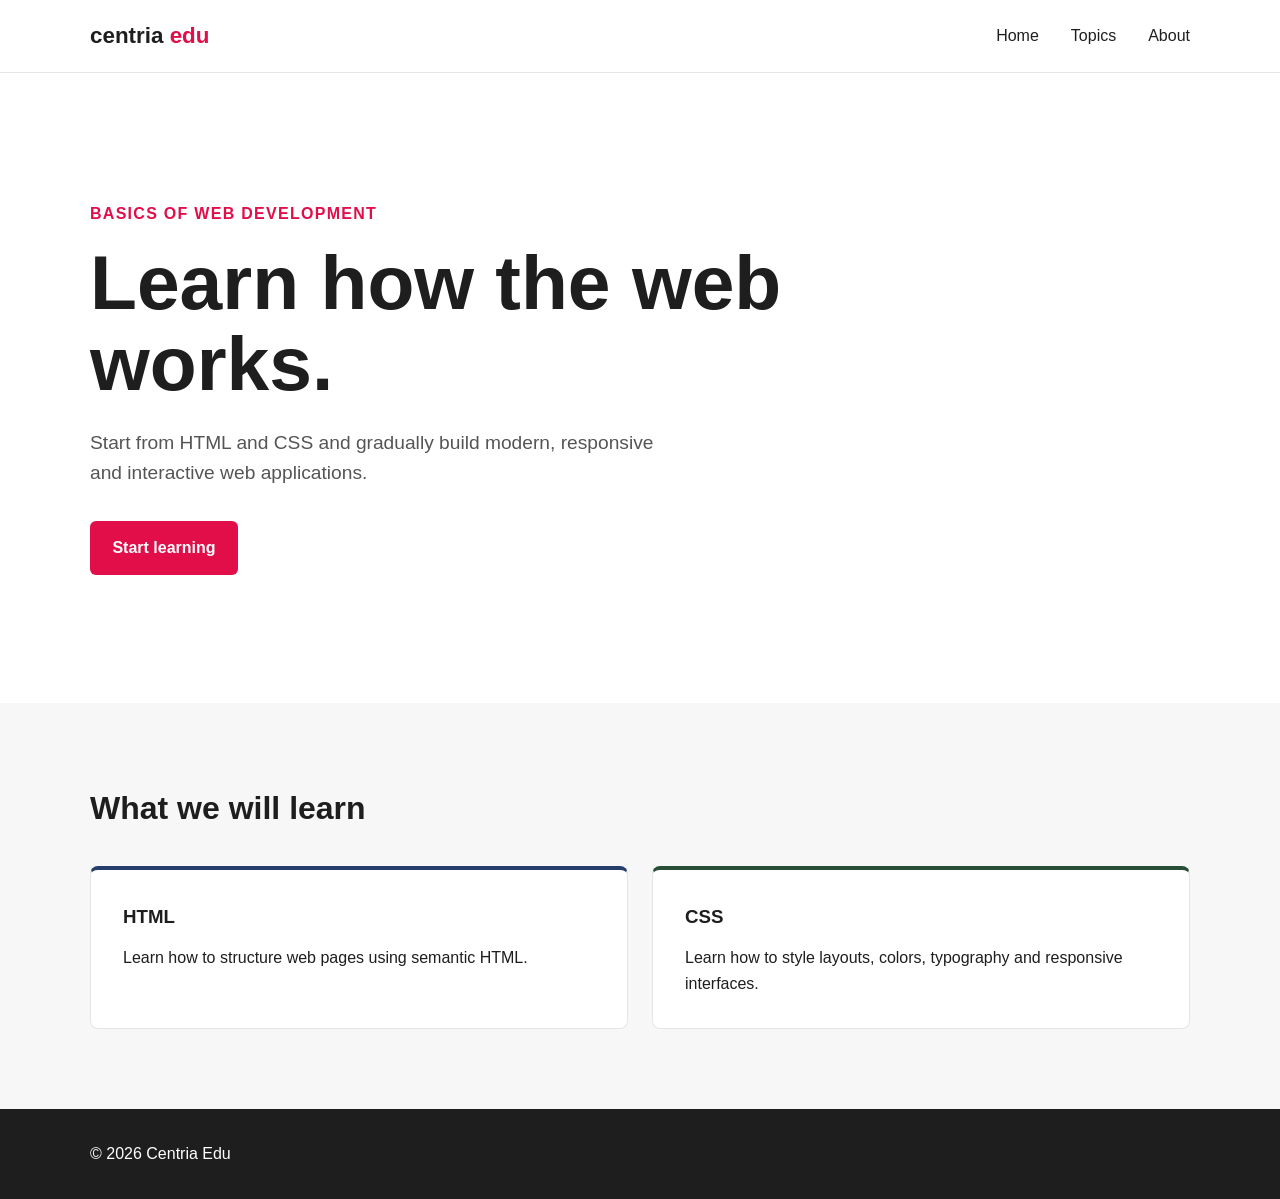
==== s5/index.html @ 01227700 "s5 eka yritys" ====
<!--
    Centria Edu - Basics of Web Development

    Original author: Ville Heikkiniemi
    Modified by: Student Name
    Last modified: 2026-08-11

    Based on the original course template.
-->

<!DOCTYPE html>
<html lang="en">
<head>
    <meta charset="UTF-8">
    <meta name="viewport" content="width=device-width, initial-scale=1.0">
    <meta name="author" content="Ville Heikkiniemi">
    <link rel="icon" href="favicon.ico">

    <title>Centria Edu | Basics of Web Development</title>
    <link rel="stylesheet" href="style.css">
</head>

<body>

    <header>
        <div class="container">
            <nav>
                <div class="logo">
                    centria <span>edu</span>
                </div>

                <ul>
                    <li><a href="#">Home</a></li>
                    <li><a href="#topics">Topics</a></li>
                    <li><a href="#">About</a></li>
                </ul>
            </nav>
        </div>
    </header>

    <main>

        <section class="hero">
            <div class="container">
                <div class="hero-content">

                    <span class="label">Basics of Web Development</span>

                    <h1>
                        Learn how the web works.
                    </h1>

                    <p>
                        Start from HTML and CSS and gradually build modern,
                        responsive and interactive web applications.
                    </p>

                    <a href="#topics" class="button">
                        Start learning
                    </a>

                </div>
            </div>
        </section>

        <section class="topics" id="topics">
            <div class="container">

                <h2>What we will learn</h2>

                <div class="cards">

                    <article class="card">
                        <h3>HTML</h3>
                        <p>
                            Learn how to structure web pages using semantic HTML.
                        </p>
                    </article>

                    <article class="card">
                        <h3>CSS</h3>
                        <p>
                            Learn how to style layouts, colors, typography and
                            responsive interfaces.
                        </p>
                    </article>

                </div>
            </div>
        </section>

    </main>

    <footer>
        <div class="container">
            <p>&copy; 2026 Centria Edu</p>
        </div>
    </footer>

</body>
</html>
---- s5/style.css ----
:root {
            --primary: #e10e49;
            --light: #ffffff;
            --dark: #1e1e1e;
            --blue: #263f6a;
            --green: #284e36;
            --orange: #e37222;
            --rose: #c24d52;
        }

        * {
            box-sizing: border-box;
            margin: 0;
            padding: 0;
        }

        body {
            font-family: Arial, Helvetica, sans-serif;
            background-color: var(--light);
            color: var(--dark);
            line-height: 1.6;
        }

        header {
            border-bottom: 1px solid #e5e5e5;
        }

        .container {
            width: min(1100px, 90%);
            margin: 0 auto;
        }

        nav {
            min-height: 72px;
            display: flex;
            justify-content: space-between;
            align-items: center;
        }

        .logo {
            font-size: 1.4rem;
            font-weight: bold;
            color: var(--dark);
        }

        .logo span {
            color: var(--primary);
        }

        nav ul {
            display: flex;
            gap: 2rem;
            list-style: none;
        }

        nav a {
            color: var(--dark);
            text-decoration: none;
        }

        nav a:hover {
            color: var(--primary);
        }

        .hero {
            min-height: 70vh;
            display: flex;
            align-items: center;
        }

        .hero-content {
            max-width: 700px;
        }

        .label {
            display: inline-block;
            margin-bottom: 1rem;
            color: var(--primary);
            font-weight: bold;
            text-transform: uppercase;
            letter-spacing: 0.08rem;
        }

        h1 {
            margin-bottom: 1.5rem;
            font-size: clamp(2.5rem, 6vw, 5rem);
            line-height: 1.05;
        }

        .hero p {
            max-width: 600px;
            margin-bottom: 2rem;
            font-size: 1.2rem;
            color: #555;
        }

        .button {
            display: inline-block;
            padding: 0.9rem 1.4rem;
            background-color: var(--primary);
            color: var(--light);
            text-decoration: none;
            border-radius: 6px;
            font-weight: bold;
        }

        .button:hover {
            background-color: var(--rose);
        }

        .topics {
            padding: 5rem 0;
            background-color: #f7f7f7;
        }

        .topics h2 {
            margin-bottom: 2rem;
            font-size: 2rem;
        }

        .cards {
            display: grid;
            grid-template-columns: repeat(2, 1fr);
            gap: 1.5rem;
        }

        .card {
            padding: 2rem;
            background-color: var(--light);
            border: 1px solid #e5e5e5;
            border-radius: 8px;
        }

        .card h3 {
            margin-bottom: 0.8rem;
        }

        .card:nth-child(1) {
            border-top: 4px solid var(--blue);
        }

        .card:nth-child(2) {
            border-top: 4px solid var(--green);
        }

        .card:nth-child(3) {
            border-top: 4px solid var(--orange);
        }

        footer {
            padding: 2rem 0;
            background-color: var(--dark);
            color: var(--light);
        }

        @media (max-width: 700px) {
            nav ul {
                display: none;
            }

            .cards {
                grid-template-columns: 1fr;
            }

            .hero {
                min-height: 60vh;
            }
        }
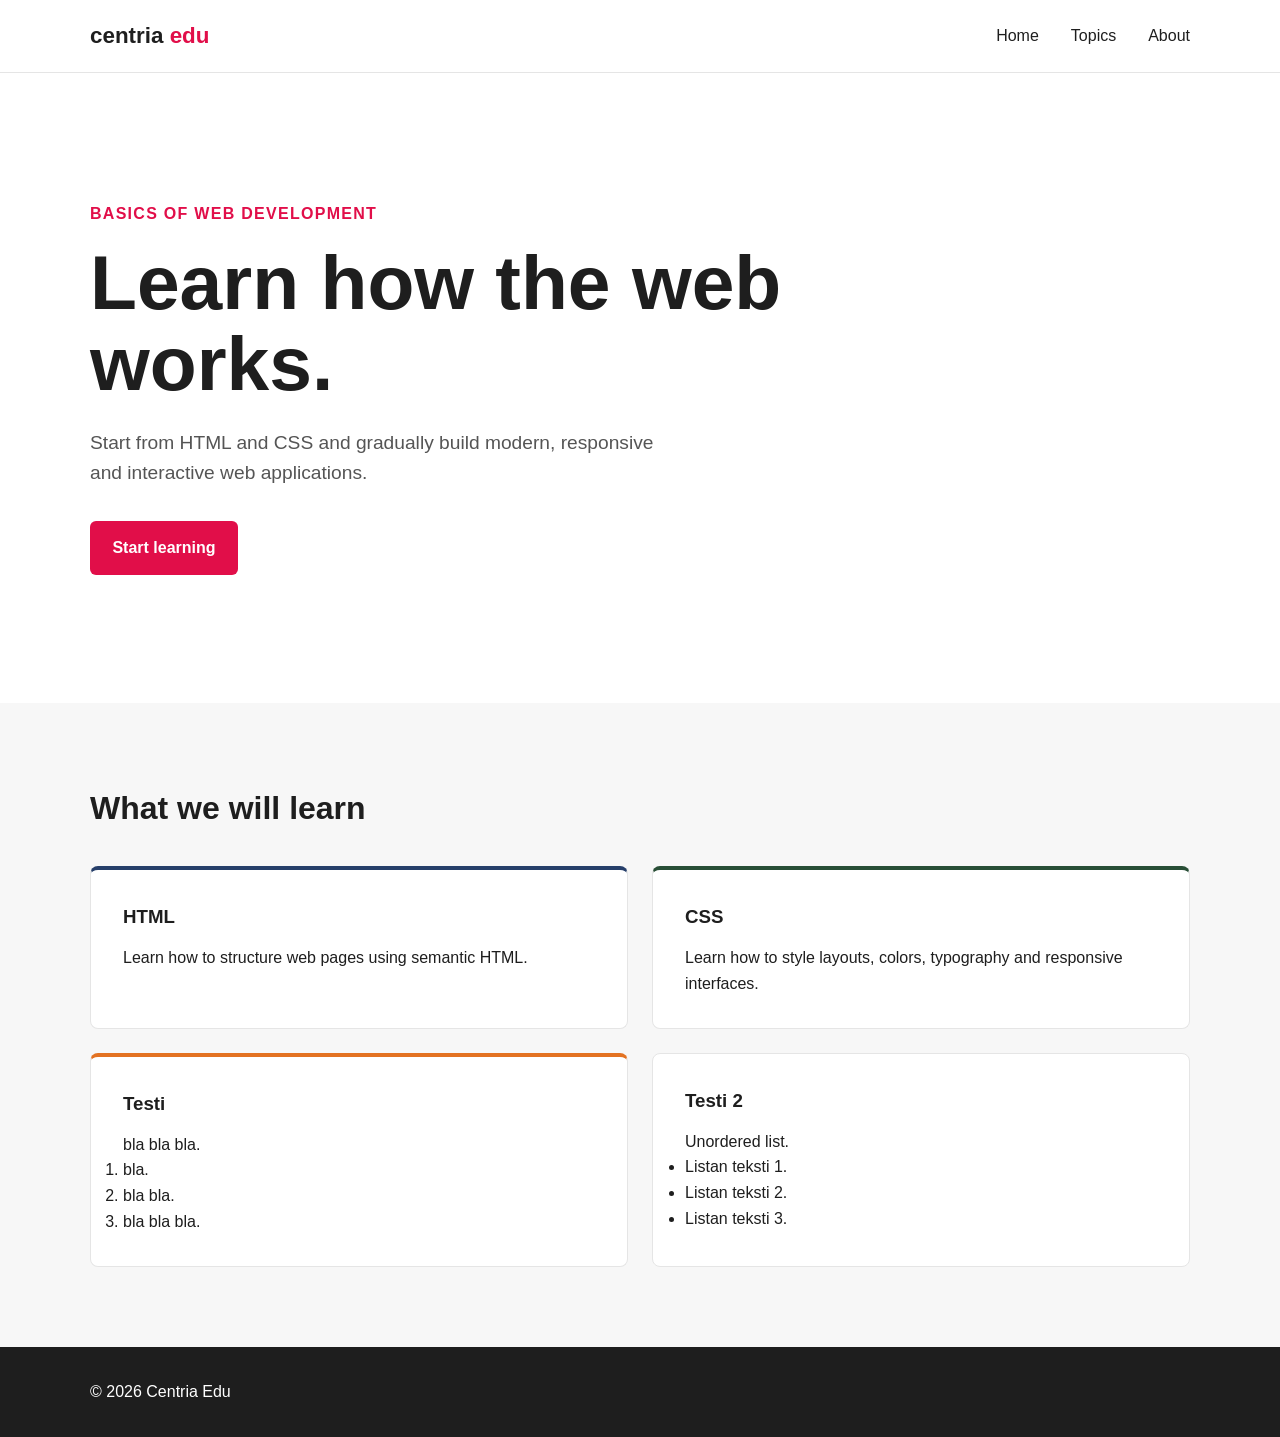
==== commit b3eb7c50: "s5 vastaus" ====
--- a/s5/index.html
+++ b/s5/index.html
@@ -3,8 +3,8 @@
     Centria Edu - Basics of Web Development
 
     Original author: Ville Heikkiniemi
-    Modified by: Student Name
-    Last modified: 2026-08-11
+    Modified by: Juho Oravala
+    Last modified: 2026-09-18
 
     Based on the original course template.
 -->
@@ -86,6 +86,29 @@
                         </p>
                     </article>
 
+                    <article class="card">
+                        <h3>Testi</h3>
+                        <p>
+                            bla bla bla.
+                            <ol>
+                                <li>bla.</li>
+                                <li>bla bla.</li>
+                                <li>bla bla bla.</li>
+                            </ol>
+                        </p>
+                    </article>
+
+                    <article class="card">
+                        <h3>Testi 2</h3>
+                        <p>
+                            Unordered list.
+                            <ul>
+                                <li>Listan teksti 1.</li>
+                                <li>Listan teksti 2.</li>
+                                <li>Listan teksti 3.</li>
+                            </ul>
+                        </p>
+                    </article>
                 </div>
             </div>
         </section>
